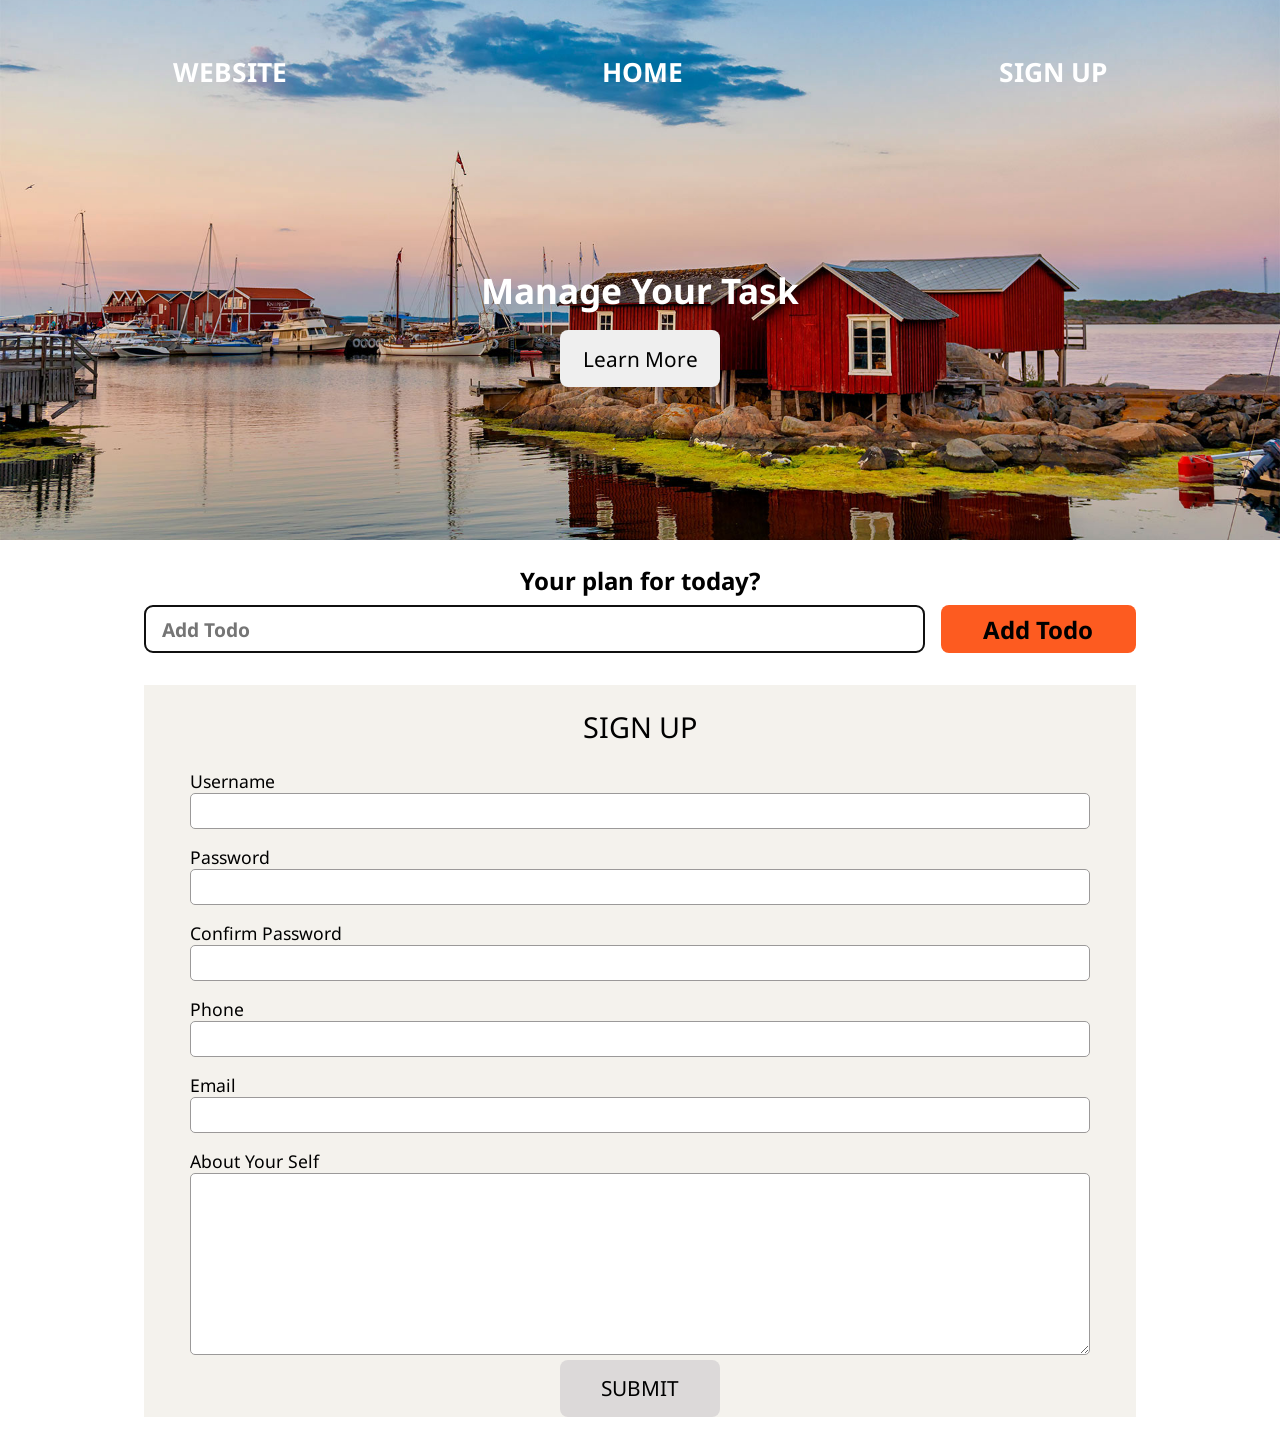
==== Todo-List/Todo.html @ 20926196 "rename" ====
<!DOCTYPE html>
<html lang="en">
  <head>
    <meta charset="UTF-8" />
    <meta http-equiv="X-UA-Compatible" content="IE=edge" />
    <meta name="viewport" content="width=device-width, initial-scale=1.0" />
    <title>My Web Page</title>
    <!-- <link rel="preconnect" href="https://fonts.googleapis.com"> -->
    <link rel="preconnect" href="https://fonts.googleapis.com">
<link rel="preconnect" href="https://fonts.gstatic.com" crossorigin>
<link href="https://fonts.googleapis.com/css2?family=Noto+Sans:wght@300&display=swap" rel="stylesheet">
    <link rel="stylesheet" href="./map.css">
  </head>
  <body>
        <header class="header" id="header">
          <nav class="nav" id="nav">
            <ul class="ul1" id="ul1">
              <h1 id="ul1-h1">WEBSITE </h1>
              <li class="list-item" id="li1"><a href="#home" id="a"> <h1><b>HOME</b></h1> </a></li>
              <li class="list-item" id="li2"><a href=""> <h1><b>SIGN UP</b></h1> </a></li>
            </ul>
          </nav>
          <div class="headline" id="headline">
            <h1 id="headline_h1">Manage Your Task</h1>
            <button class="btn" id="btn">Learn More</button>
          </div>
        </header>
        <!-- add todo -->
      <div class="mainlist" id="mainlist">
        <section class="section-todo" id="section-todo">
            <h2 id="section-h2">Your plan for today?</h2>
            <div class="form-todo" id="form-todo">
              <input autofocus class="addtodol" type="text" name="" id="addtodol" placeholder="Add Todo">
              <button  class="addsubmit" type="button" value="" id="addsubmit">Add Todo</button>
            </div>
              <ul id="newul">
                
              </ul>
          </section>
          <!-- <section class="section-signup">
            <h1>SIGN UP</h1>
          </section> -->

          



          <form class="signUp" id="signUp">
            <div class="signuptext" id="signuptext">SIGN UP</div>
            <div class="form-grpup" id="form-grpup">
              <label for="Username">Username</label>
              <input type="text" name="Username" id="Username">
            </div>
            <div class="form-grpup">
              <label for="password">Password</label>
              <input type="password" name="password" id="password">
            </div>
            <div class="form-grpup">
              <label for="confirmpassword">Confirm Password</label>
              <input type="password" name="confirmpassword" id="confirmpassword">
            </div>
            <div class="form-grpup">
              <label for="phone">Phone</label>
              <input type="text" name="phone" id="phone">
            </div>
            <div class="form-grpup">
              <label for="email">Email</label>
              <input type="email" name="email" id="email">
            </div>
            <div class="form-grpup">
              <label for="about">About Your Self</label>
              <textarea name="about" id="about" cols="30" rows="10"></textarea>
            </div>
              <button type="submit" class="btnsub" id="btnsub">SUBMIT</button>
        </form>
      </div>  











    <!-- <div id="map1"></div> -->
    <!-- <script src="./map.js"></script> -->
    <!-- <script src="./map1.js"></script> -->
    <!-- <script src="./map2.js"></script> -->
    <!-- <script src="./map3.js"></script> -->
    <!-- <script src="./map4.js"></script> -->
    <!-- <script src="./map5.js"></script> -->
    <!-- <script src="./map6.js"></script> -->
    <script src="./jsmap.js"></script>
  </body>
</html>
---- Todo-List/map.css ----
/* @import url('https://fonts.googleapis.com/css2?family=Montserrat:wght@200&display=swap'); */

*{
    margin: 0;
    padding: 0;
    box-sizing: border-box;
    /* font-family: 'Montserrat', sans-serif; */
    font-family: 'Noto Sans', sans-serif;
    user-select: none;
}
button{
    cursor: pointer;
    border: none;
}
body{
    opacity: 2;
}
.header{
    display: flex;
    justify-content: space-around;
    flex-direction: column;
    /* align-items: center; */
    color: white;
    font-size: 1.1rem;
    padding: 15px;
    width: 100%;
    background-image: url("./home.jpg");
    background-position: center;
    background-repeat: no-repeat;
    background-size: cover;
    height: 60vh;

}
.nav{
    /* display: flex; */
    /* justify-content: space-between; */
    width: 100%;
}
.ul1{
    display: flex;
    justify-content: space-around;
    /* gap: 2rem; */
    /* width: 100%; */
    list-style-type: none;
}

a{
    text-decoration: none;   
    color: white;
}
.headline{
    display: flex;
    flex-direction: column;
    justify-content: center;
    align-items: center;
    /* width: 10rem; */
    /* height: 35rem; */
    color: white;
    gap: 1rem;
    /* transform: translate(10,10); */
    height: 20rem;
}
.btn{
    cursor: pointer;
    padding: 0.9rem;
    border-radius: 8px;
    border: none; 
    width: 10rem;  
    font-size: 1.3rem;
    font-weight: normal;
}


.mainlist{
    /* display: flex; */
    flex-direction: column;
    justify-content: center;
    /* border: 5px solid black; */
    /* padding: 10rem; */
    width: 80%;
    margin: auto;
    padding: 1rem ;
}
.section-todo{
    /* display: flex;
    flex-direction: column;*/
    text-align: center;
    /* margin: 1rem; */
    /* gap: 11rem; */
    width: 100%;
    /* border: 5px solid green; */
    padding-bottom: 1rem;
}
.section-todo h2{
    margin: 0.5rem;
}
.form-todo{
    display: flex;
    height: 3rem;
    gap: 1rem;
}

.addtodol{
width: 80%;
font-size: 1.2rem;
font-weight: bold;
padding: 1rem;
color: rgb(72, 68, 68);
border-radius: 8px;
border: 2px solid rgb(155, 153, 153);
/* margin: .1rem; */
}
#newul{
    /* border: 2px solid black; */
    list-style-type: none;

    margin-top: 1rem;
    border-radius:  8px;
    font-size: 1.2rem;

    /* font-weight: bolder; */
    /* display: none; */
    /* display: flex; */
}
.listitem{
    display: flex;
    justify-content: space-between;
    align-items: center;
    /* border: 2px solid red; */
    border: 2px solid rgb(147, 142, 142);
    padding: 0.4rem;
    margin-bottom: 0.4rem;
    border-radius: 8px;
    
}
.listitem p{
    font-size: 1.4rem;
    font-weight: 200;
    margin-left: 12px;
}
.ul-btn{
    cursor: pointer;
    padding: 0.5rem;
    margin-right: 12px;
    border-radius: 8px;
    /* border: none;  */
    width: 10rem;  
    font-size: 1.2rem;
    /* font-weight: normal; */
    background-color: rgb(72, 70, 70);
    color: wheat;
    
}
.addsubmit{
    width: 20%;
    background-color: rgb(253, 91, 32);
    font-size: 1.5rem;
    font-weight: bolder;
    border: none;
    border-radius: 8px;
}
.section-signup{
    text-align: center;
}




/* //signupform */
.signuptext{
    font-weight: normal;
    padding: 0.4rem 0;
    font-size: 1.8rem;
}
.signUp{
    display: flex;
    flex-direction: column;
    justify-content: center;
    align-items: center;
    /* margin: auto; */
    /* border: 5px dotted orange; */
    padding-top: 1rem;
    background-color: rgb(244, 242, 237);
}
.signUp textarea{
    width: 100vh;
    border-radius: 5px;
    border: 1px solid rgb(155, 153, 153);
}
.signUp label{
    display: block;
    font-size: 1.1rem;
}
.signUp input{
    display: block;
    width: 100vh;
    border-radius: 5px;
    border: 1px solid rgb(155, 153, 153);
    padding: 0.5rem;
    /* border: none; */
}
.btnsub{
    cursor: pointer;
    padding: 0.9rem;
    border-radius: 8px;
    border: none;
    background-color: rgb(220, 217, 217); 
    width: 10rem;  
    font-size: 1.3rem;
    font-weight: normal;   
}
.form-grpup{
    margin-top: 1rem;
}
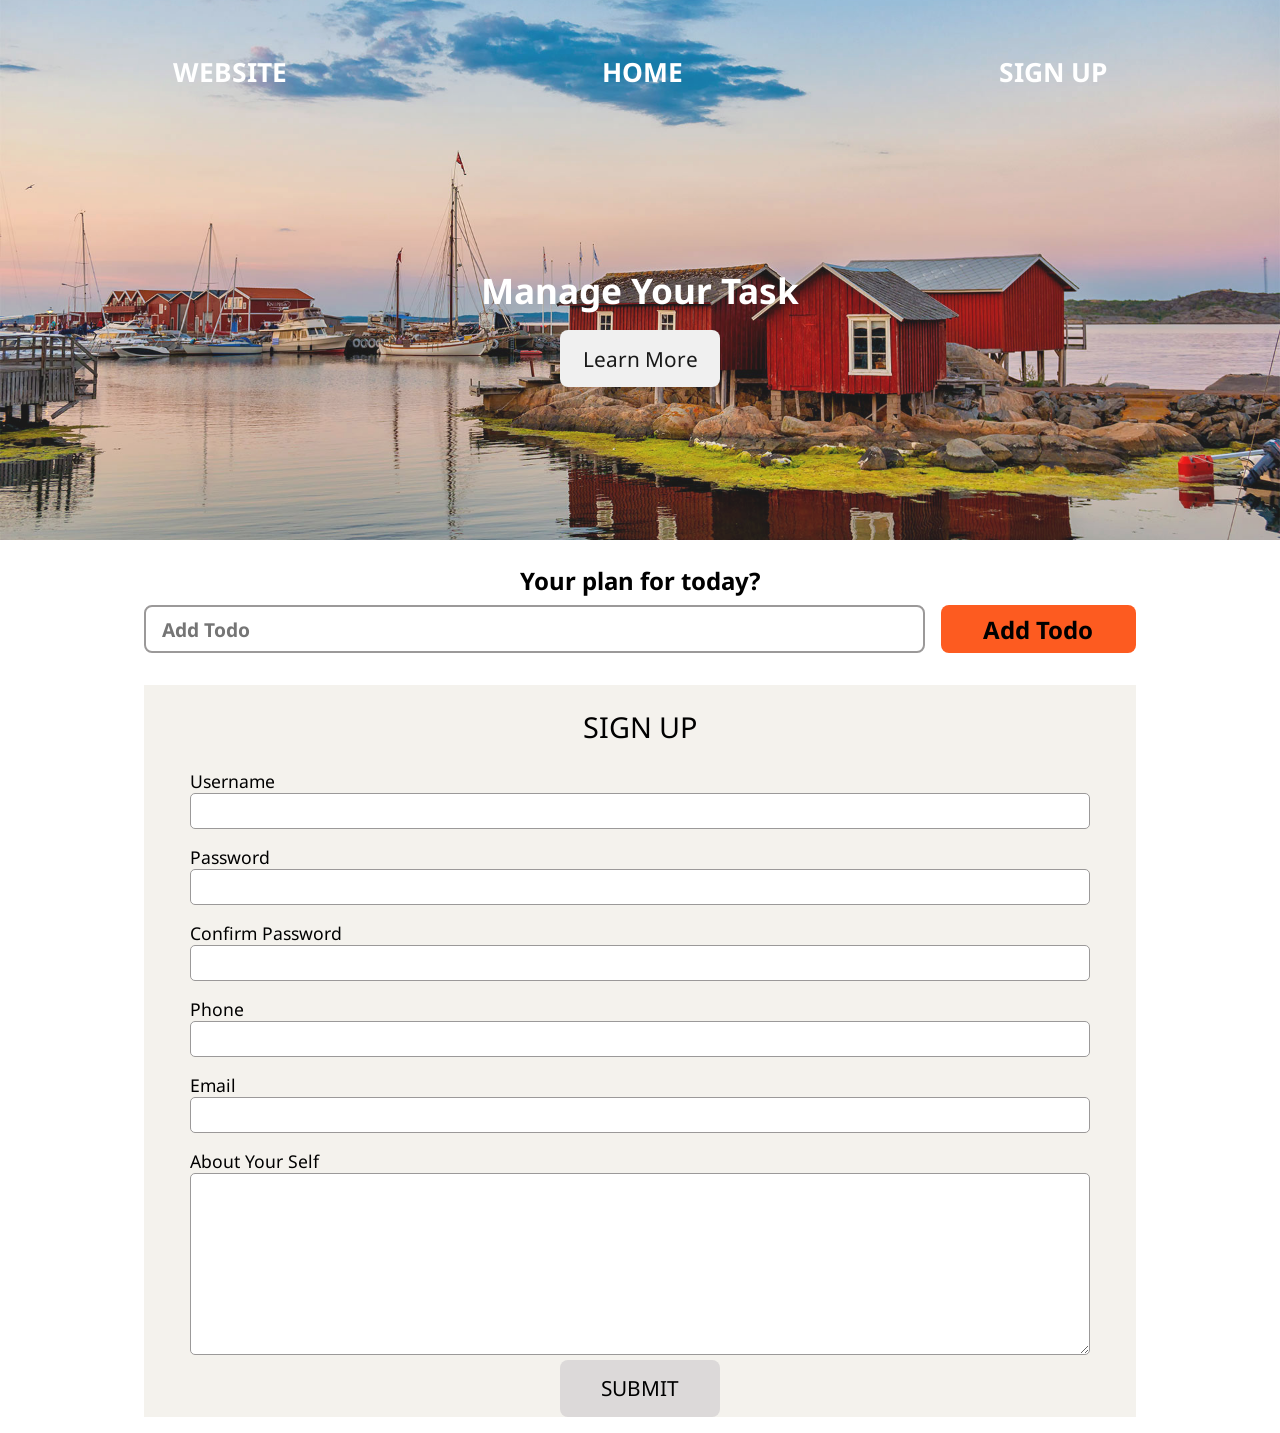
==== commit 3e43d997: "quick changes" ====
--- a/Todo-List/Todo.html
+++ b/Todo-List/Todo.html
@@ -9,7 +9,8 @@
     <link rel="preconnect" href="https://fonts.googleapis.com">
 <link rel="preconnect" href="https://fonts.gstatic.com" crossorigin>
 <link href="https://fonts.googleapis.com/css2?family=Noto+Sans:wght@300&display=swap" rel="stylesheet">
-    <link rel="stylesheet" href="./map.css">
+    <!-- <link rel="stylesheet" href="./map.css"> -->
+    <link rel="stylesheet" href="./Todo.css">
   </head>
   <body>
         <header class="header" id="header">
@@ -93,6 +94,7 @@
     <!-- <script src="./map4.js"></script> -->
     <!-- <script src="./map5.js"></script> -->
     <!-- <script src="./map6.js"></script> -->
-    <script src="./jsmap.js"></script>
+    <!-- <script src="./jsmap.js"></script> -->
+    <script src="./Todo.js"></script>
   </body>
 </html>
--- a/Todo-List/Todo.css
+++ b/Todo-List/Todo.css
@@ -0,0 +1,221 @@
+/* @import url('https://fonts.googleapis.com/css2?family=Montserrat:wght@200&display=swap'); */
+
+* {
+  margin: 0;
+  padding: 0;
+  box-sizing: border-box;
+  /* font-family: 'Montserrat', sans-serif; */
+  font-family: "Noto Sans", sans-serif;
+  user-select: none;
+}
+button {
+  cursor: pointer;
+  border: none;
+}
+body {
+  opacity: 2;
+}
+.header {
+  display: flex;
+  justify-content: space-around;
+  flex-direction: column;
+  /* align-items: center; */
+  color: white;
+  font-size: 1.1rem;
+  padding: 15px;
+  width: 100%;
+  background-image: url("./home.jpg");
+  background-position: center;
+  background-repeat: no-repeat;
+  background-size: cover;
+  height: 60vh;
+  opacity: 0.9;
+}
+
+.nav {
+  /* display: flex; */
+  /* justify-content: space-between; */
+  width: 100%;
+}
+.ul1 {
+  display: flex;
+  justify-content: space-around;
+  /* gap: 2rem; */
+  /* width: 100%; */
+  list-style-type: none;
+}
+
+a {
+  text-decoration: none;
+  color: white;
+}
+.headline {
+  display: flex;
+  flex-direction: column;
+  justify-content: center;
+  align-items: center;
+  /* width: 10rem; */
+  /* height: 35rem; */
+  color: white;
+  gap: 1rem;
+  /* transform: translate(10,10); */
+  height: 20rem;
+}
+.btn {
+  cursor: pointer;
+  padding: 0.9rem;
+  border-radius: 8px;
+  border: none;
+  width: 10rem;
+  font-size: 1.3rem;
+  font-weight: normal;
+}
+.btn:hover {
+  background-color: rgb(239, 232, 232);
+}
+
+.mainlist {
+  /* display: flex; */
+  flex-direction: column;
+  justify-content: center;
+  /* border: 5px solid black; */
+  /* padding: 10rem; */
+  width: 80%;
+  margin: auto;
+  padding: 1rem;
+}
+.section-todo {
+  /* display: flex;
+    flex-direction: column;*/
+  text-align: center;
+  /* margin: 1rem; */
+  /* gap: 11rem; */
+  width: 100%;
+  /* border: 5px solid green; */
+  padding-bottom: 1rem;
+}
+.section-todo h2 {
+  margin: 0.5rem;
+}
+.form-todo {
+  display: flex;
+  height: 3rem;
+  gap: 1rem;
+}
+
+.addtodol {
+  width: 80%;
+  font-size: 1.2rem;
+  font-weight: bold;
+  padding: 1rem;
+  color: rgb(72, 68, 68);
+  border-radius: 8px;
+  border: 2px solid rgb(155, 153, 153);
+  outline: none;
+  /* margin: .1rem; */
+}
+#newul {
+  /* border: 2px solid black; */
+  list-style-type: none;
+
+  margin-top: 1rem;
+  border-radius: 8px;
+  font-size: 1.2rem;
+
+  /* font-weight: bolder; */
+  /* display: none; */
+  /* display: flex; */
+}
+.listitem {
+  display: flex;
+  justify-content: space-between;
+  align-items: center;
+  /* border: 2px solid red; */
+  border: 2px solid rgb(147, 142, 142);
+  padding: 0.4rem;
+  margin-bottom: 0.4rem;
+  border-radius: 8px;
+}
+.listitem p {
+  font-size: 1.4rem;
+  font-weight: 200;
+  margin-left: 12px;
+}
+.ul-btn {
+  cursor: pointer;
+  padding: 0.5rem;
+  margin-right: 12px;
+  border-radius: 8px;
+  /* border: none;  */
+  width: 10rem;
+  font-size: 1.2rem;
+  /* font-weight: normal; */
+  background-color: rgb(72, 70, 70);
+  color: wheat;
+}
+.addsubmit {
+  width: 20%;
+  background-color: rgb(253, 91, 32);
+  font-size: 1.5rem;
+  font-weight: bolder;
+  border: none;
+  border-radius: 8px;
+}
+.addsubmit:hover {
+  background-color: rgb(242, 34, 34);
+}
+.section-signup {
+  text-align: center;
+}
+
+/* //signupform */
+.signuptext {
+  font-weight: normal;
+  padding: 0.4rem 0;
+  font-size: 1.8rem;
+}
+.signUp {
+  display: flex;
+  flex-direction: column;
+  justify-content: center;
+  align-items: center;
+  /* margin: auto; */
+  /* border: 5px dotted orange; */
+  padding-top: 1rem;
+  background-color: rgb(244, 242, 237);
+}
+.signUp textarea {
+  width: 100vh;
+  border-radius: 5px;
+  border: 1px solid rgb(155, 153, 153);
+  outline: none;
+}
+.signUp label {
+  display: block;
+  font-size: 1.1rem;
+}
+.signUp input {
+  display: block;
+  width: 100vh;
+  border-radius: 5px;
+  border: 1px solid rgb(155, 153, 153);
+  padding: 0.5rem;
+  outline: none;
+  /* border: none; */
+}
+.btnsub {
+  cursor: pointer;
+  padding: 0.9rem;
+  border-radius: 8px;
+  border: none;
+  background-color: rgb(220, 217, 217);
+  width: 10rem;
+  font-size: 1.3rem;
+  font-weight: normal;
+}
+.btnsub:hover {
+  background-color: rgb(176, 181, 181);
+}
+.form-grpup {
+  margin-top: 1rem;
+}
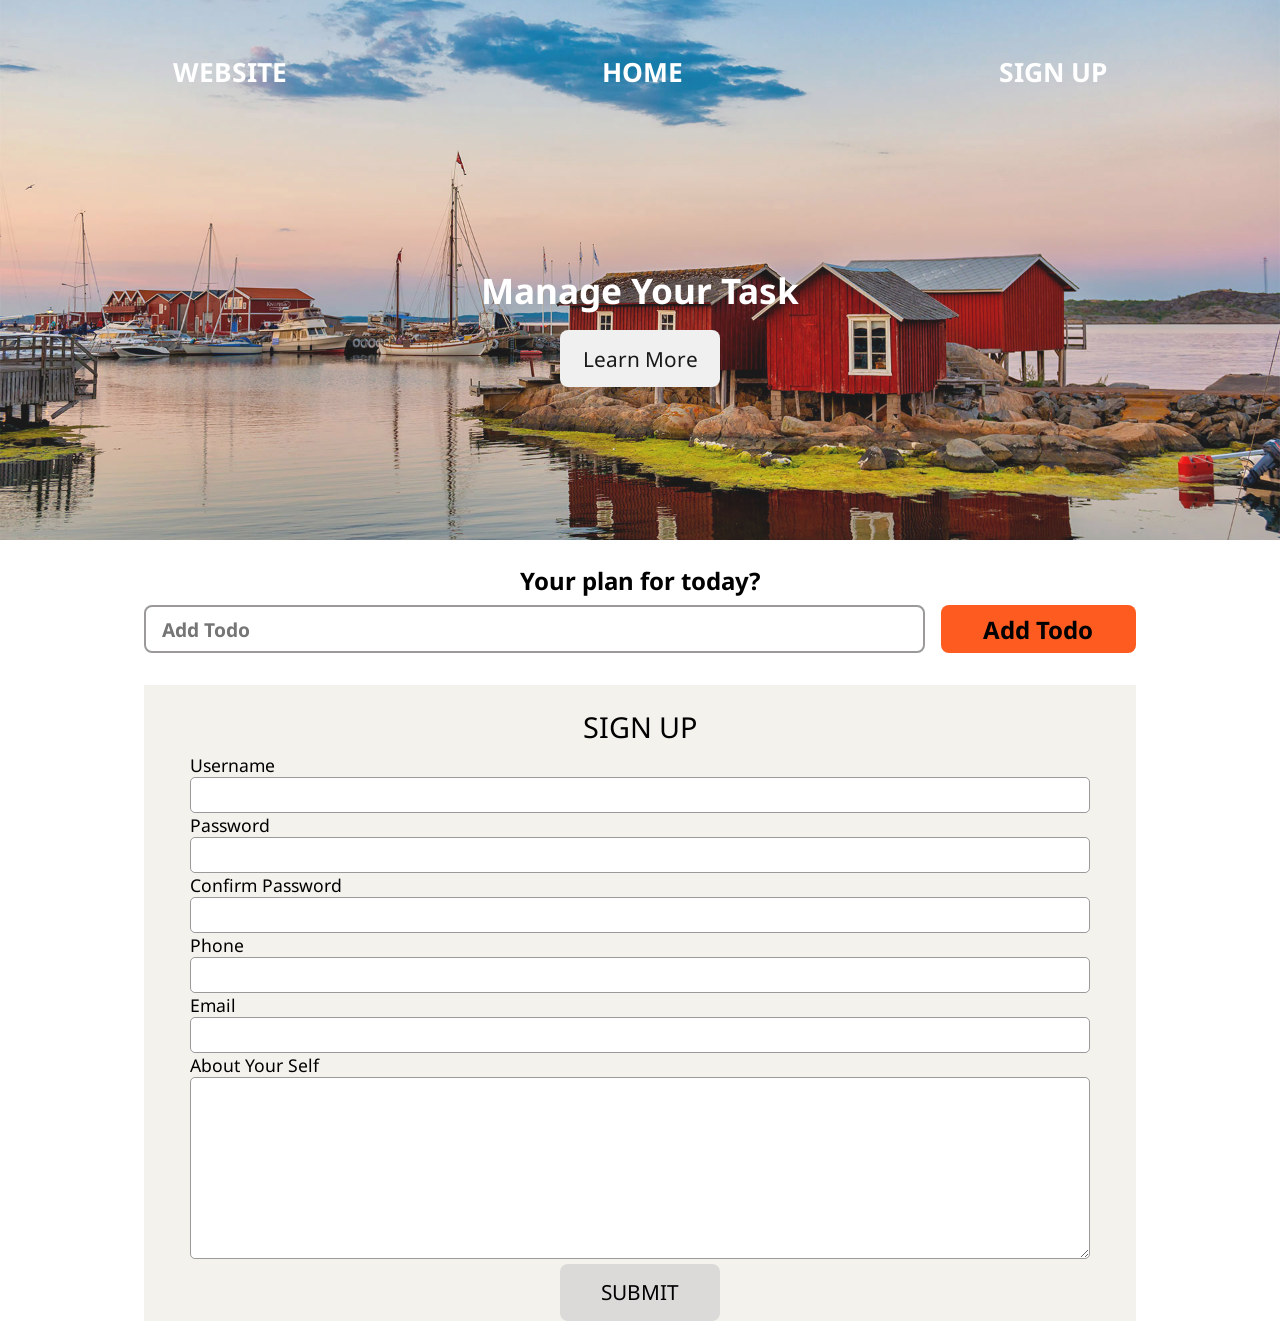
==== commit f6d29190: "form section changes" ====
--- a/Todo-List/Todo.html
+++ b/Todo-List/Todo.html
@@ -48,31 +48,31 @@
 
           <form class="signUp" id="signUp">
             <div class="signuptext" id="signuptext">SIGN UP</div>
-            <div class="form-grpup" id="form-grpup">
+            <div class="form-group" id="form-grpup">
               <label for="Username">Username</label>
               <input type="text" name="Username" id="Username">
             </div>
-            <div class="form-grpup">
+            <div class="form-group">
               <label for="password">Password</label>
               <input type="password" name="password" id="password">
             </div>
-            <div class="form-grpup">
+            <div class="form-group">
               <label for="confirmpassword">Confirm Password</label>
               <input type="password" name="confirmpassword" id="confirmpassword">
             </div>
-            <div class="form-grpup">
+            <div class="form-group">
               <label for="phone">Phone</label>
               <input type="text" name="phone" id="phone">
             </div>
-            <div class="form-grpup">
+            <div class="form-group">
               <label for="email">Email</label>
               <input type="email" name="email" id="email">
             </div>
-            <div class="form-grpup">
+            <div class="form-group">
               <label for="about">About Your Self</label>
               <textarea name="about" id="about" cols="30" rows="10"></textarea>
             </div>
-              <button type="submit" class="btnsub" id="btnsub">SUBMIT</button>
+              <button type="submit" class="btnsub" id="btnsub" value="Submit">SUBMIT</button>
         </form>
       </div>  
 
